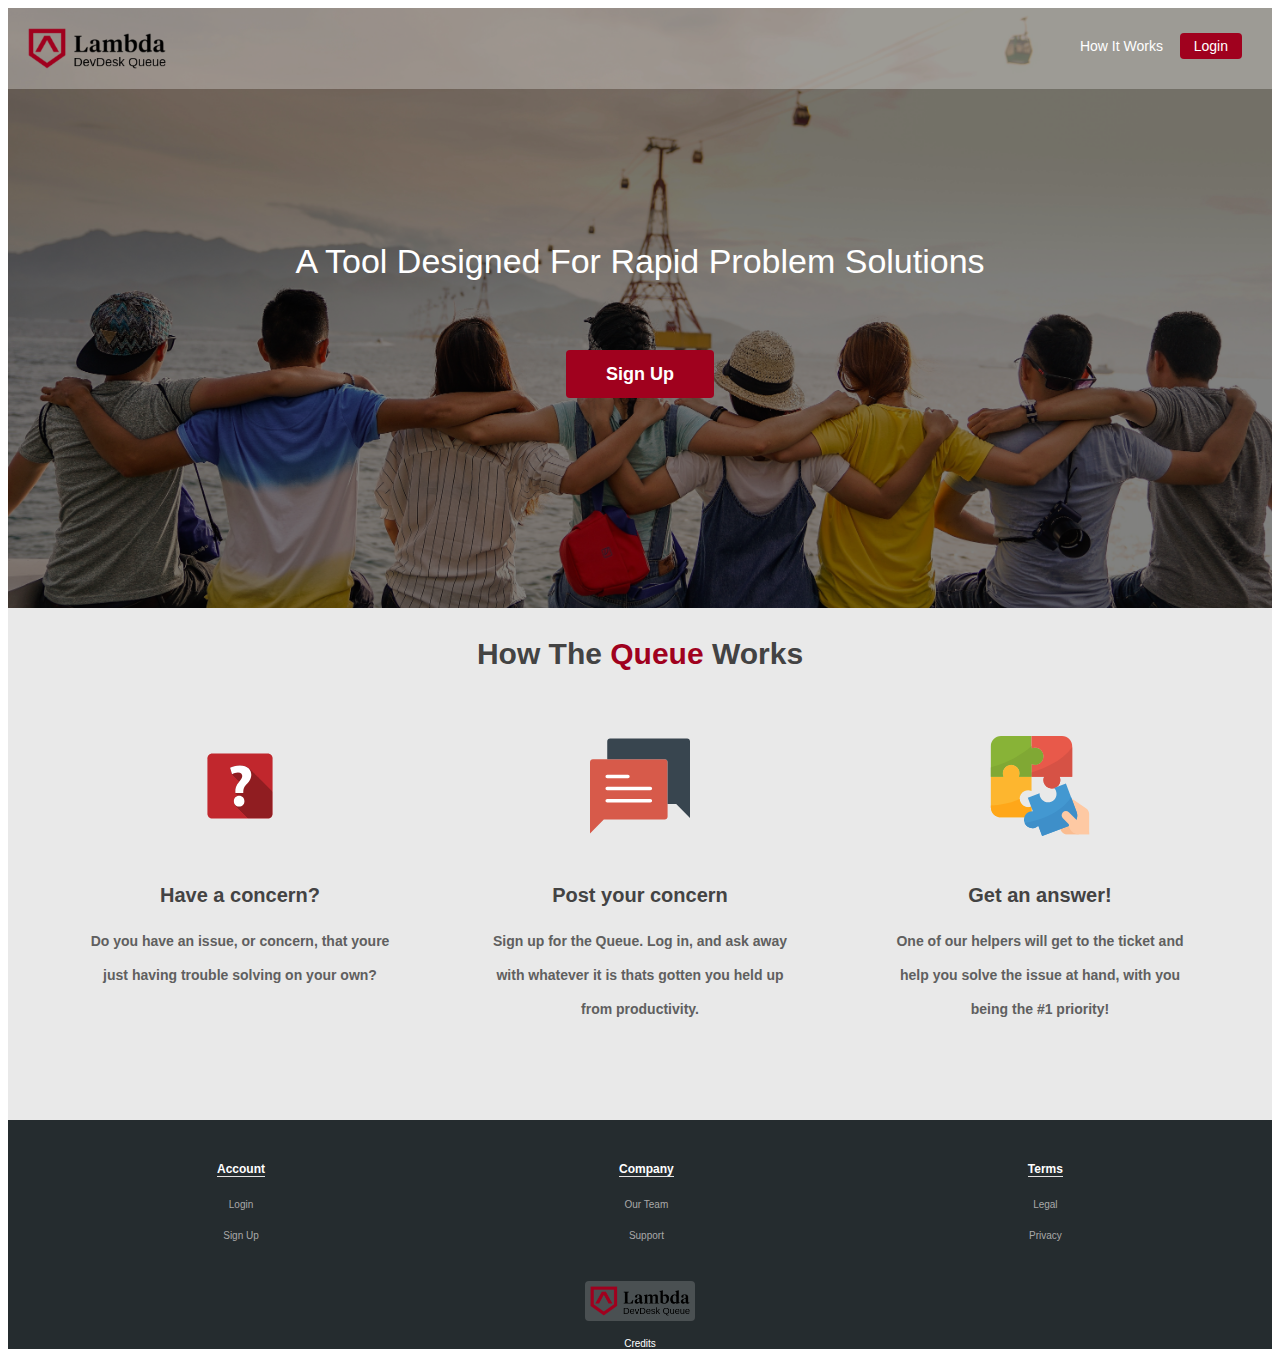
==== index.html @ d35f12b9 "Merge pull request #4 from devdesk-queue/bug-fixes" ====
<!DOCTYPE html>
<html lang="en">
  <head>
    <meta charset="UTF-8" />
    <meta name="viewport" content="width=device-width, initial-scale=1.0" />
    <meta http-equiv="X-UA-Compatible" content="ie=edge" />
    <title>Dev Desk Queue</title>
    <link rel="icon" href="/Images/favicon.ico">
    <link rel="stylesheet" type="text/css" href="CSS/index.css" />
    <script src="https://ajax.googleapis.com/ajax/libs/jquery/3.3.1/jquery.min.js"></script>
    <script src="/JavaScript/smoothScroll.js" async></script>
  </head>


  <body>
    <header>
      <div class="header-cont"><!-- Header container-->
        <nav>
          <img class = "logo" src="/Images/logo.png" /><!-- Left side of nav-->

          <div class="nav-link-cont"><!-- Right Side Of Nav-->
            <a href="#how">How It Works</a>
            <a class="btn" href="https://upbeat-wescoff-94ecaa.netlify.com/">Login</a>
          </div>
        </nav>

        <div class="signup-cont"> <!-- Signup container-->
          <h1>A Tool Designed For Rapid Problem Solutions</h1>
          <a href="https://upbeat-wescoff-94ecaa.netlify.com/" class="btn">Sign Up</a>
        </div>
      </div>
    </header>

    <section id="how"><!-- How the queue works-->

      <h2>How The <span class="que">Queue</span> Works</h2>

      <div class="card"> <!-- Card container-->
        <div><!-- A card-->
          <img
            src="/Images/iconfinder_Help_mark_query_question_support_talk_271504.svg"
          />
          <h2>Have a concern?</h2>
          <h3>
            Do you have an issue, or concern, that youre just having trouble
            solving on your own?
          </h3>
        </div>

        <div> <!-- A card-->
          <img src="/Images/chat.svg" />
          <h2>Post your concern</h2>
          <h3>
            Sign up for the Queue. Log in, and ask away with whatever it is
            thats gotten you held up from productivity.
          </h3>
        </div>

        <div><!-- A card-->
          <img src="/Images/jigsaw.svg" />
          <h2>Get an answer!</h2>
          <h3>
            One of our helpers will get to the ticket and help you solve the
            issue at hand, with you being the #1 priority!
          </h3>
        </div>
      </div>
    </section>


    <footer> <!-- Footer Links-->
      <div class="foot-link-cont">
        <div class="foot-group">
          <h3>Account</h3>
          <a href="https://upbeat-wescoff-94ecaa.netlify.com/">Login</a>
          <a href="https://upbeat-wescoff-94ecaa.netlify.com/">Sign Up</a>
        </div>
        <div class="foot-group">
          <h3>Company</h3>
          <a href="about.html">Our Team</a>
          <a href="#">Support</a>
        </div>
        <div class="foot-group">
          <h3>Terms</h3>
          <a href="#">Legal</a>
          <a href="#">Privacy</a>
        </div>
      </div>

      <img src="/Images/logo.png" /> <!-- Lambda Logo-->



      <!-- For the creator of the icons-->
      <div><a class = "clickerdoo" onclick="reveal()">Credits</a></div>
      <div class="rec">
        Icons made by<a
          href="https://www.flaticon.com/authors/smashicons"
          title="Smashicons"
        >
          Smashicons</a
        >,<a href="https://www.flaticon.com/authors/monkik" title="monkik">
          monkik
        </a>
        from
        <a href="https://www.flaticon.com/" title="Flaticon"
          >www.flaticon.com </a
        >is licensed by<a
          href="http://creativecommons.org/licenses/by/3.0/"
          title="Creative Commons BY 3.0"
          target="_blank"
        >
          CC 3.0 BY</a
        >
      </div>
    </footer>
  </body>
</html>
---- CSS/index.css ----
header nav .hiw {
  color: red;
}
.about-head {
  background-color: white;
  background-image: none;
  height: auto;
  background-color: #605f5f1a;
}
.about-cont {
  display: flex;
  justify-content: space-around;
  padding: 100px 0;
  flex-flow: row wrap;
}
.about-cont div {
  padding: 20px;
}
.about-cont div img {
  width: 200px;
  box-shadow: 5px 5px 10px -5px rgba(0, 0, 0, 0.24);
  border-radius: 4px;
}
.about-cont div h2 {
  font-size: 2.6rem;
}
.about-cont div p {
  font-size: 1.8rem;
}
.about-cont div i {
  font-size: 20px;
  color: #303030;
  transition: transform 0.2s ease-in-out;
}
.about-cont div i:hover {
  color: #a0011e;
  transform: scale(1.5);
}
footer {
  background-color: #252c2f;
  color: white;
  text-align: center;
}
footer img {
  width: 100px;
  padding: 5px;
  margin-bottom: 15px;
  background-color: rgba(255, 255, 255, 0.171);
  border-radius: 4px;
}
.foot-link-cont {
  display: flex;
  flex-flow: row wrap;
  justify-content: space-around;
  max-width: 1200px;
  margin: auto;
  padding: 30px 0;
}
.foot-link-cont .foot-group {
  display: flex;
  flex-flow: column;
}
.foot-link-cont .foot-group h3 {
  font-size: 1.2rem;
  border-bottom: 1px solid #e0e0e0;
}
.foot-link-cont .foot-group a {
  font-size: 1rem;
  padding: 10px 0;
  text-decoration: none;
  color: #a9a9a9;
}
.foot-link-cont .foot-group a:hover {
  color: white;
  text-decoration: underline;
}
.que {
  color: #a0011e;
}
.rec {
  display: none;
  text-align: center;
}
.rec a {
  text-decoration: none;
  color: grey;
}
.show {
  display: block;
}
section {
  background-color: #e9e9e9;
  color: #434343;
  text-align: center;
  padding: 4px 0px;
}
section h2 {
  font-size: 3rem;
  font-weight: bolder;
}
section .card {
  display: flex;
  flex-flow: row wrap;
  justify-content: space-around;
  max-width: 1200px;
  margin: auto;
}
section .card img {
  width: 100px;
  margin: 30px auto;
}
section .card h2 {
  font-size: 2rem;
  color: #434343;
}
section .card h3 {
  font-size: 1.4rem;
  line-height: 34px;
  color: #605f5f;
}
section .card div {
  width: 300px;
  border-radius: 4px;
  height: 400px;
  margin: 10px;
}
header {
  width: 100%;
  margin: auto;
  height: 600px;
  background-image: url("/Images/duy-pham-704498-unsplash.jpg");
  background-repeat: no-repeat;
  background-size: cover;
  background-position: 0;
}
header .header-cont {
  width: 100%;
  height: 100%;
  background-color: rgba(0, 0, 0, 0.493);
}
header .logo {
  max-width: 137.9px;
  max-height: 41.3px;
}
header nav {
  display: flex;
  flex-flow: row nowrap;
  justify-content: space-between;
  padding: 20px;
  background-color: #f6f6f652;
}
@media (max-width: 500px) {
  header nav {
    flex-flow: column;
    align-items: center;
  }
}
header .nav-link-cont {
  padding: 10px;
}
header .nav-link-cont a {
  font-size: 1.4rem;
  padding: 5px 14px;
  color: white;
  text-decoration: none;
}
header .nav-link-cont a:hover {
  text-decoration: underline;
}
@media (max-width: 500px) {
  header .nav-link-cont a:first-child {
    margin-bottom: 10px;
  }
}
@media (max-width: 500px) {
  header .nav-link-cont a {
    display: block;
    text-align: center;
  }
}
header .signup-cont {
  padding: 20px 0;
  text-align: center;
  margin: 50px 0;
}
header .signup-cont h1 {
  font-size: 3.4rem;
  font-weight: 300;
  padding: 60px 0;
  color: white;
}
header .signup-cont a {
  font-size: 1.8rem;
  padding: 14px 40px;
  font-weight: 700;
  text-decoration: none;
}
.btn {
  border-radius: 4px;
  background-color: #a0011e;
  color: white;
  transition: background-color 0.1s ease-in-out;
}
.btn:hover {
  background-color: #e4002a;
  cursor: pointer;
}
html {
  font-size: 62.5%;
  font-family: sans-serif;
  max-width: 1600px;
  margin: auto;
  padding: 0;
}
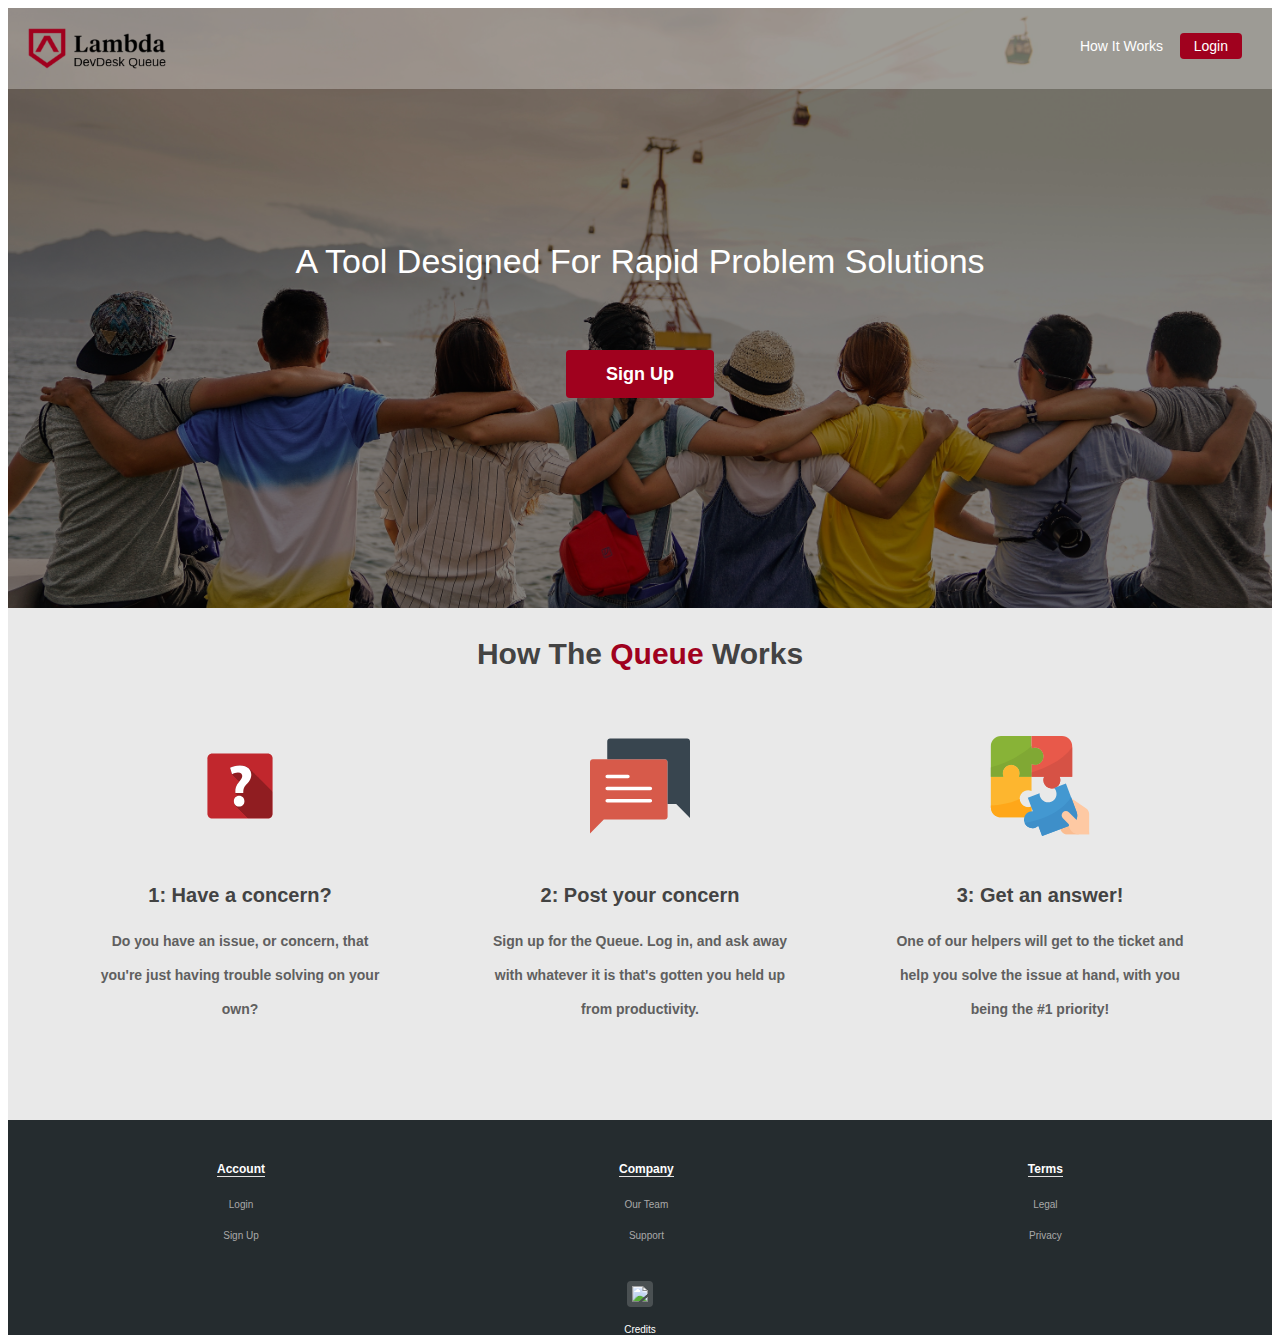
==== commit 9443f09e: "Clean file structure a bit" ====
--- a/index.html
+++ b/index.html
@@ -19,7 +19,7 @@
           <img class = "logo" src="/Images/logo.png" /><!-- Left side of nav-->
 
           <div class="nav-link-cont"><!-- Right Side Of Nav-->
-            <a href="#how">How It Works</a>
+            <a class = "hiw" href="#how">How It Works</a>
             <a class="btn" href="https://upbeat-wescoff-94ecaa.netlify.com/">Login</a>
           </div>
         </nav>
@@ -40,25 +40,25 @@
           <img
             src="/Images/iconfinder_Help_mark_query_question_support_talk_271504.svg"
           />
-          <h2>Have a concern?</h2>
+          <h2>1: Have a concern?</h2>
           <h3>
-            Do you have an issue, or concern, that youre just having trouble
+            Do you have an issue, or concern, that you're just having trouble
             solving on your own?
           </h3>
         </div>
 
         <div> <!-- A card-->
           <img src="/Images/chat.svg" />
-          <h2>Post your concern</h2>
+          <h2>2: Post your concern</h2>
           <h3>
             Sign up for the Queue. Log in, and ask away with whatever it is
-            thats gotten you held up from productivity.
+            that's gotten you held up from productivity.
           </h3>
         </div>
 
         <div><!-- A card-->
           <img src="/Images/jigsaw.svg" />
-          <h2>Get an answer!</h2>
+          <h2>3: Get an answer!</h2>
           <h3>
             One of our helpers will get to the ticket and help you solve the
             issue at hand, with you being the #1 priority!
@@ -77,17 +77,17 @@
         </div>
         <div class="foot-group">
           <h3>Company</h3>
-          <a href="about.html">Our Team</a>
-          <a href="#">Support</a>
+          <a href="/Pages/about.html">Our Team</a>
+          <a href="https://lambdaschool.com/faq/">Support</a>
         </div>
         <div class="foot-group">
           <h3>Terms</h3>
-          <a href="#">Legal</a>
-          <a href="#">Privacy</a>
+          <a href="/Pages/legal.html">Legal</a>
+          <a href="/Pages/privacy.html">Privacy</a>
         </div>
       </div>
 
-      <img src="/Images/logo.png" /> <!-- Lambda Logo-->
+      <img src="/Images/lambda-foot.svg" /> <!-- Lambda Logo-->
 
 
 
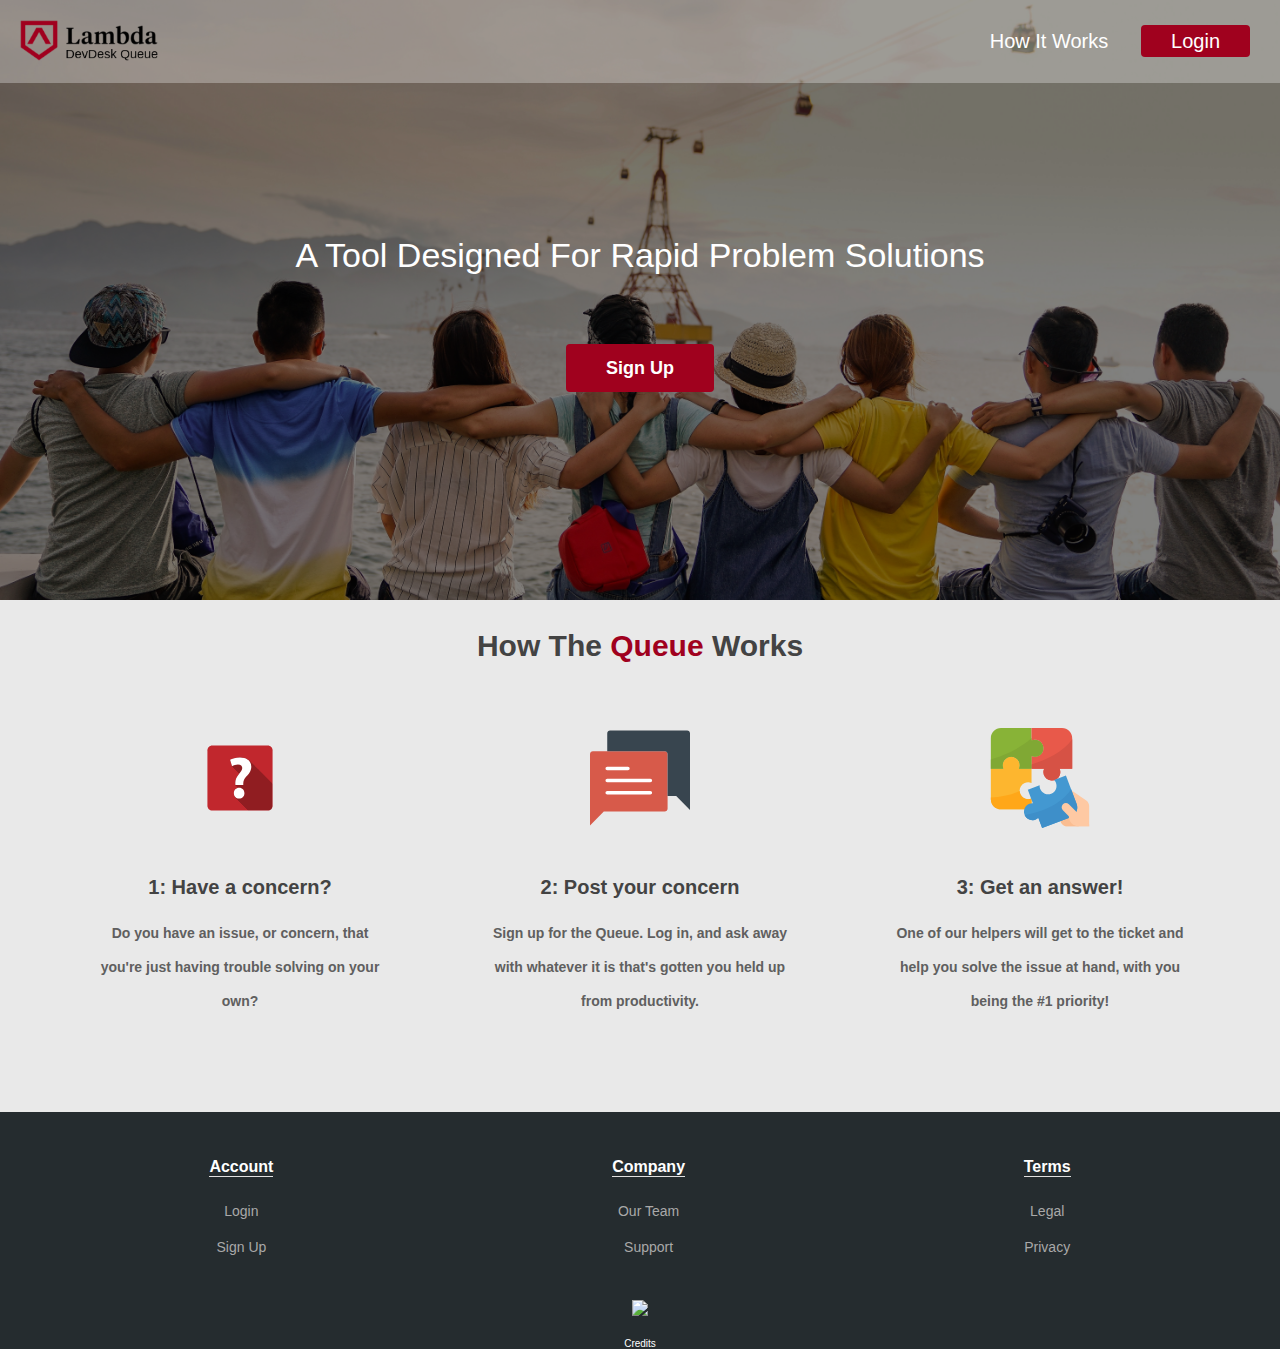
==== commit 5a13122c: "Add twitter handle and various fixes" ====
--- a/index.html
+++ b/index.html
@@ -4,7 +4,7 @@
     <meta charset="UTF-8" />
     <meta name="viewport" content="width=device-width, initial-scale=1.0" />
     <meta http-equiv="X-UA-Compatible" content="ie=edge" />
-    <title>Dev Desk Queue</title>
+    <title>Dev Desk Queue - Home</title>
     <link rel="icon" href="/Images/favicon.ico">
     <link rel="stylesheet" type="text/css" href="CSS/index.css" />
     <script src="https://ajax.googleapis.com/ajax/libs/jquery/3.3.1/jquery.min.js"></script>
@@ -78,7 +78,7 @@
         <div class="foot-group">
           <h3>Company</h3>
           <a href="/Pages/about.html">Our Team</a>
-          <a href="https://lambdaschool.com/faq/">Support</a>
+          <a href="https://lambdaschool.com/faq/" target="_blank">Support</a>
         </div>
         <div class="foot-group">
           <h3>Terms</h3>
--- a/CSS/index.css
+++ b/CSS/index.css
@@ -27,14 +27,20 @@
 .about-cont div p {
   font-size: 1.8rem;
 }
-.about-cont div i {
+.about-cont div .gh,
+.about-cont div .tw {
   font-size: 20px;
   color: #303030;
   transition: transform 0.2s ease-in-out;
-}
-.about-cont div i:hover {
+  margin: 0 10px;
+}
+.about-cont div .gh:hover,
+.about-cont div .tw:hover {
   color: #a0011e;
   transform: scale(1.5);
+}
+.about-cont div .tw:hover {
+  color: #1da1f2;
 }
 footer {
   background-color: #252c2f;
@@ -45,7 +51,6 @@
   width: 100px;
   padding: 5px;
   margin-bottom: 15px;
-  background-color: rgba(255, 255, 255, 0.171);
   border-radius: 4px;
 }
 .foot-link-cont {
@@ -56,16 +61,21 @@
   margin: auto;
   padding: 30px 0;
 }
+@media (max-width: 515px) {
+  .foot-link-cont {
+    flex-flow: column;
+  }
+}
 .foot-link-cont .foot-group {
   display: flex;
   flex-flow: column;
 }
 .foot-link-cont .foot-group h3 {
-  font-size: 1.2rem;
+  font-size: 1.6rem;
   border-bottom: 1px solid #e0e0e0;
 }
 .foot-link-cont .foot-group a {
-  font-size: 1rem;
+  font-size: 1.4rem;
   padding: 10px 0;
   text-decoration: none;
   color: #a9a9a9;
@@ -149,7 +159,7 @@
   padding: 20px;
   background-color: #f6f6f652;
 }
-@media (max-width: 500px) {
+@media (max-width: 515px) {
   header nav {
     flex-flow: column;
     align-items: center;
@@ -158,21 +168,21 @@
 header .nav-link-cont {
   padding: 10px;
 }
+header .nav-link-cont .hiw:hover {
+  text-decoration: underline;
+}
 header .nav-link-cont a {
-  font-size: 1.4rem;
-  padding: 5px 14px;
+  font-size: 2rem;
+  padding: 5px 30px;
   color: white;
   text-decoration: none;
 }
-header .nav-link-cont a:hover {
-  text-decoration: underline;
-}
-@media (max-width: 500px) {
+@media (max-width: 515px) {
   header .nav-link-cont a:first-child {
     margin-bottom: 10px;
   }
 }
-@media (max-width: 500px) {
+@media (max-width: 515px) {
   header .nav-link-cont a {
     display: block;
     text-align: center;
@@ -205,10 +215,95 @@
   background-color: #e4002a;
   cursor: pointer;
 }
+.legal-cont {
+  padding: 50px;
+  text-align: left;
+}
+.legal-cont div {
+  max-width: 500px;
+  margin: auto;
+}
+.legal-cont div h1 {
+  font-size: 3rem;
+  font-weight: 100;
+}
+.legal-cont div h2 {
+  font-size: 2.4rem;
+  font-weight: 200;
+}
+.legal-cont div h3,
+.legal-cont div strong,
+.legal-cont div p {
+  font-size: 1.6rem;
+  line-height: 2.6rem;
+}
+.privacy-cont {
+  padding: 50px;
+  text-align: left;
+}
+@media (max-width: 515px) {
+  .privacy-cont {
+    padding: 5px;
+    text-align: center;
+  }
+}
+.privacy-cont div {
+  max-width: 500px;
+  margin: auto;
+}
+.privacy-cont div h1 {
+  font-size: 3rem;
+  font-weight: 100;
+}
+.privacy-cont div h2 {
+  font-size: 2.4rem;
+  font-weight: 200;
+}
+@media (max-width: 515px) {
+  .privacy-cont div h2 {
+    border-bottom: 1px solid grey;
+  }
+}
+@media (max-width: 515px) {
+  .privacy-cont div h3::before {
+    content: "# ";
+  }
+}
+@media (max-width: 515px) {
+  .privacy-cont div h4::before {
+    content: "- ";
+  }
+}
+@media (max-width: 515px) {
+  .privacy-cont div li {
+    text-align: left;
+  }
+}
+@media (max-width: 515px) {
+  .privacy-cont div p {
+    text-align: left;
+    padding: 0 14px;
+  }
+}
+.privacy-cont div strong {
+  font-weight: 700;
+}
+.privacy-cont div h3,
+.privacy-cont div strong,
+.privacy-cont div p,
+.privacy-cont div li,
+.privacy-cont div h4 {
+  font-size: 1.6rem;
+  line-height: 2.6rem;
+}
 html {
   font-size: 62.5%;
-  font-family: sans-serif;
+  font-family: Arial, Helvetica, sans-serif;
   max-width: 1600px;
   margin: auto;
   padding: 0;
 }
+body {
+  margin: 0;
+  padding: 0;
+}
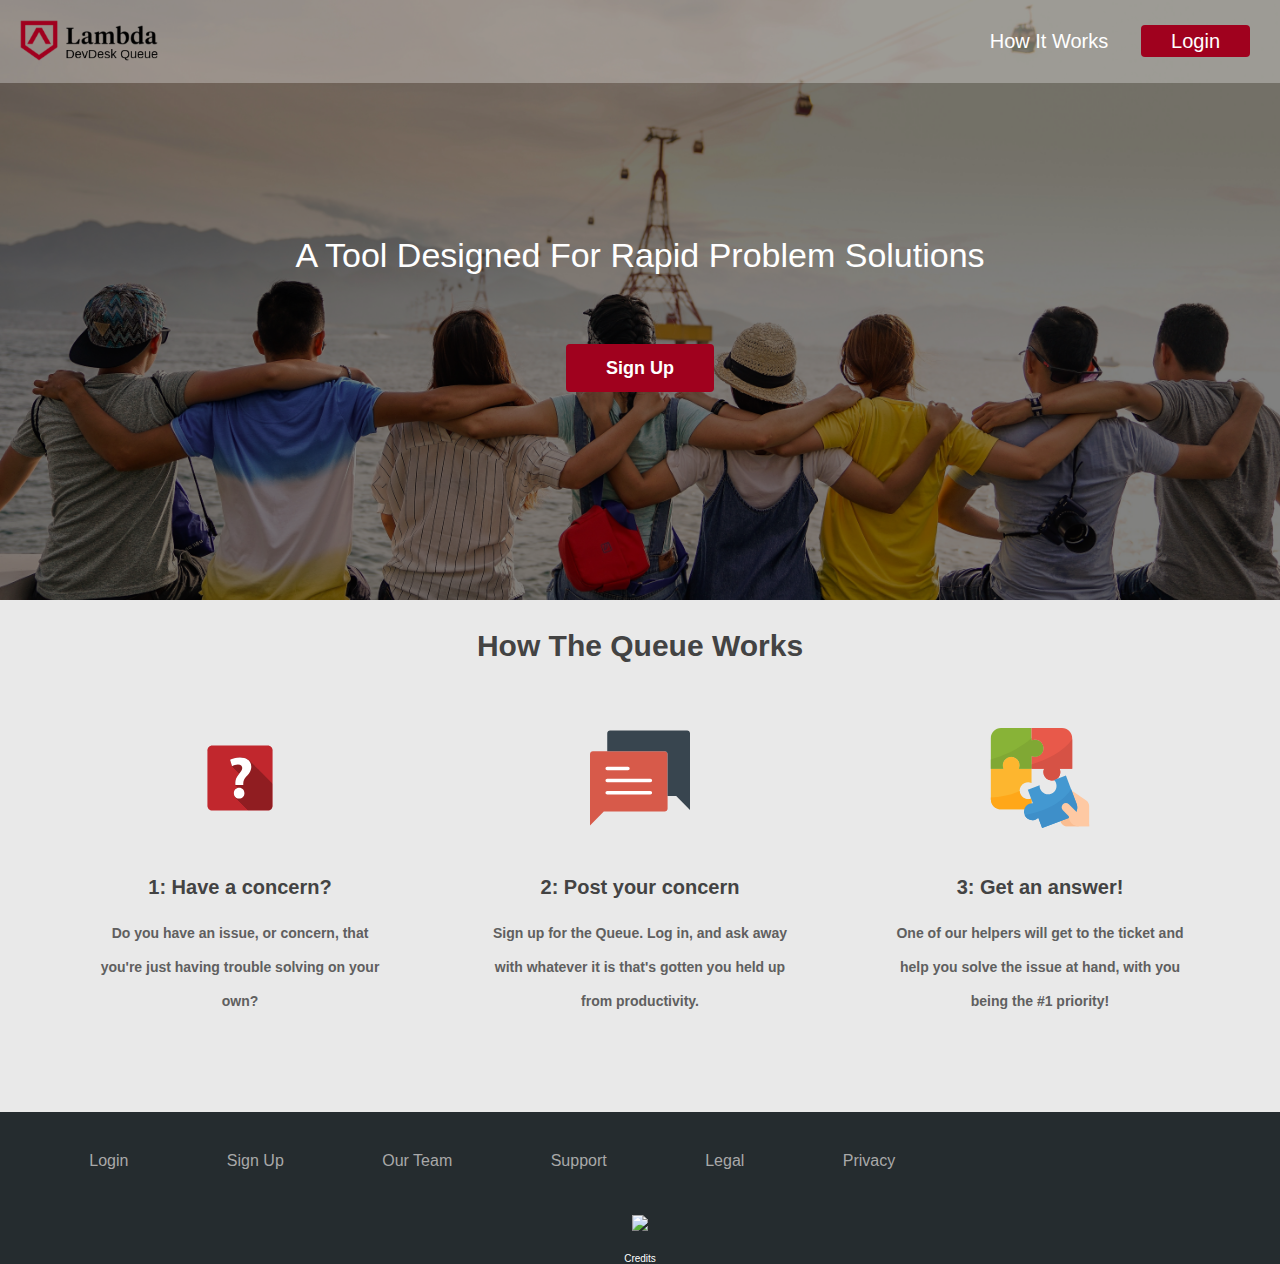
==== commit 20a309ae: "Change footer link layout" ====
--- a/index.html
+++ b/index.html
@@ -7,6 +7,7 @@
     <title>Dev Desk Queue - Home</title>
     <link rel="icon" href="/Images/favicon.ico">
     <link rel="stylesheet" type="text/css" href="CSS/index.css" />
+    <link rel="stylesheet" href="https://use.fontawesome.com/releases/v5.8.1/css/all.css" integrity="sha384-50oBUHEmvpQ+1lW4y57PTFmhCaXp0ML5d60M1M7uH2+nqUivzIebhndOJK28anvf" crossorigin="anonymous"/>
     <script src="https://ajax.googleapis.com/ajax/libs/jquery/3.3.1/jquery.min.js"></script>
     <script src="/JavaScript/smoothScroll.js" async></script>
   </head>
@@ -70,21 +71,15 @@
 
     <footer> <!-- Footer Links-->
       <div class="foot-link-cont">
-        <div class="foot-group">
-          <h3>Account</h3>
           <a href="https://upbeat-wescoff-94ecaa.netlify.com/">Login</a>
           <a href="https://upbeat-wescoff-94ecaa.netlify.com/">Sign Up</a>
-        </div>
-        <div class="foot-group">
-          <h3>Company</h3>
           <a href="/Pages/about.html">Our Team</a>
           <a href="https://lambdaschool.com/faq/" target="_blank">Support</a>
-        </div>
-        <div class="foot-group">
-          <h3>Terms</h3>
           <a href="/Pages/legal.html">Legal</a>
           <a href="/Pages/privacy.html">Privacy</a>
-        </div>
+              <a href="https://twitter.com/lambdaschool" target="_blank"><i class="fab fa-twitter"></i></a>
+              <a href="https://www.facebook.com/LambdaSchoolOnline/" target="_blank"><i class="fab fa-facebook-square"></i></a>
+              <a href="https://github.com/LambdaSchool" target="_blank"><i class="fab fa-github"></i></a>
       </div>
 
       <img src="/Images/lambda-foot.svg" /> <!-- Lambda Logo-->
--- a/CSS/index.css
+++ b/CSS/index.css
@@ -66,26 +66,15 @@
     flex-flow: column;
   }
 }
-.foot-link-cont .foot-group {
-  display: flex;
-  flex-flow: column;
-}
-.foot-link-cont .foot-group h3 {
+.foot-link-cont a {
   font-size: 1.6rem;
-  border-bottom: 1px solid #e0e0e0;
-}
-.foot-link-cont .foot-group a {
-  font-size: 1.4rem;
   padding: 10px 0;
   text-decoration: none;
   color: #a9a9a9;
 }
-.foot-link-cont .foot-group a:hover {
+.foot-link-cont a:hover {
   color: white;
   text-decoration: underline;
-}
-.que {
-  color: #a0011e;
 }
 .rec {
   display: none;
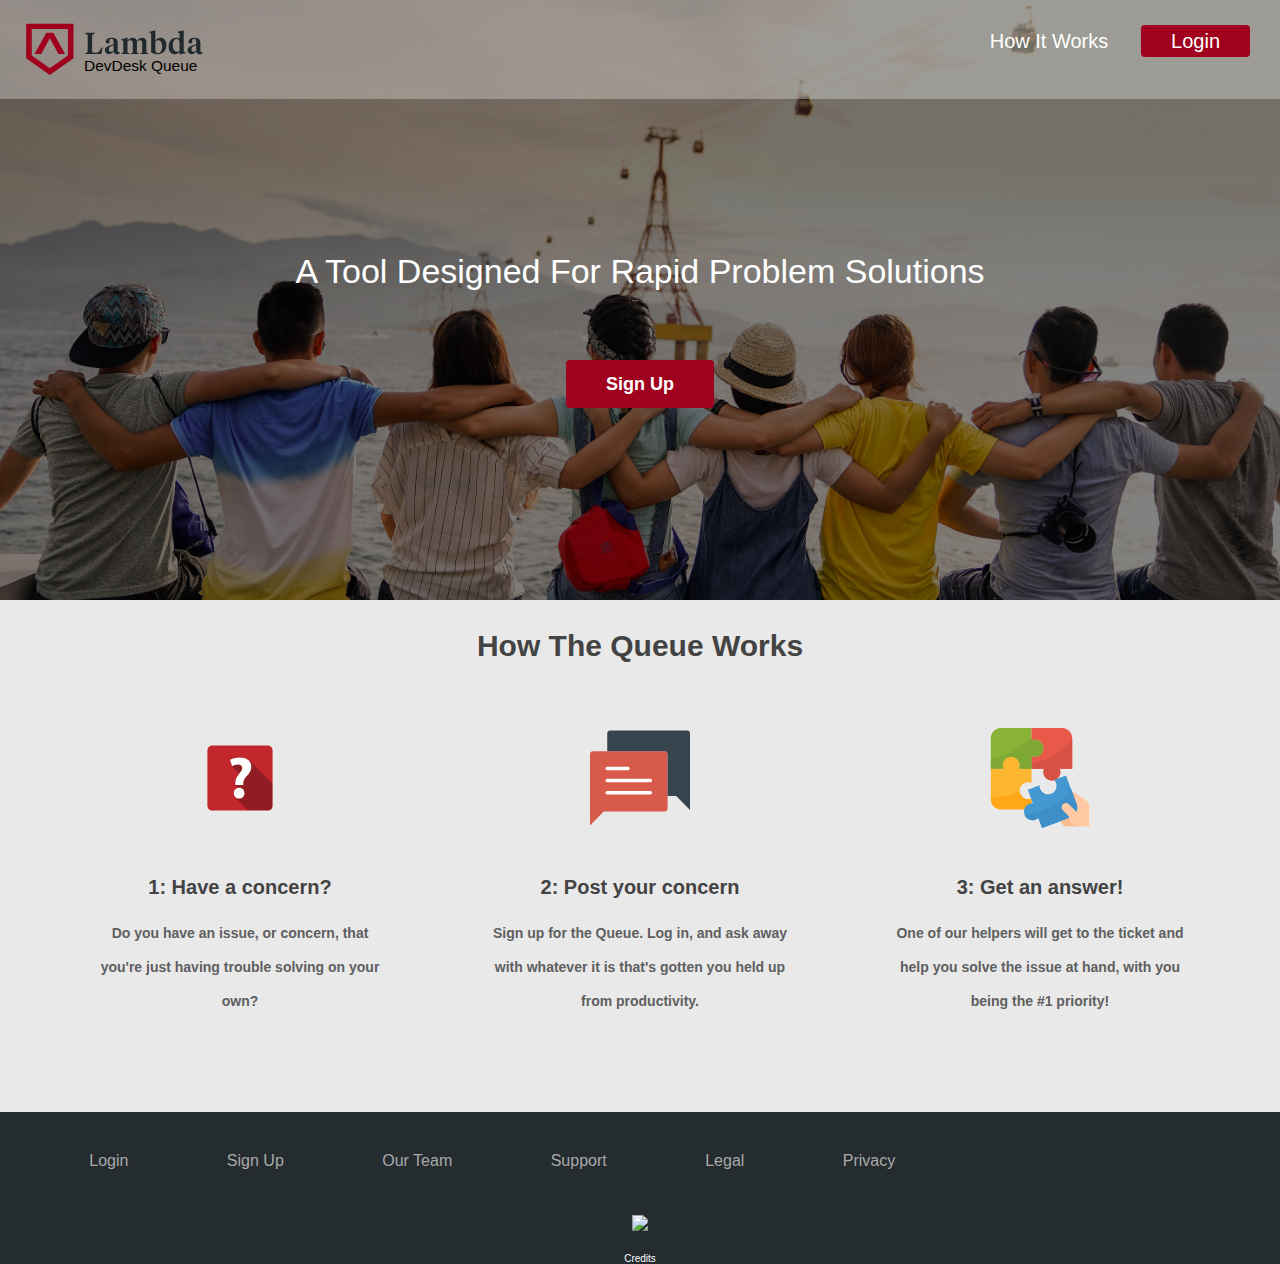
==== commit 84cc6945: "Update Lambda Logo" ====
--- a/index.html
+++ b/index.html
@@ -17,7 +17,7 @@
     <header>
       <div class="header-cont"><!-- Header container-->
         <nav>
-          <img class = "logo" src="/Images/logo.png" /><!-- Left side of nav-->
+          <img class = "logo" src="/Images/Lambda-logo.svg" /><!-- Left side of nav-->
 
           <div class="nav-link-cont"><!-- Right Side Of Nav-->
             <a class = "hiw" href="#how">How It Works</a>
@@ -77,37 +77,20 @@
           <a href="https://lambdaschool.com/faq/" target="_blank">Support</a>
           <a href="/Pages/legal.html">Legal</a>
           <a href="/Pages/privacy.html">Privacy</a>
-              <a href="https://twitter.com/lambdaschool" target="_blank"><i class="fab fa-twitter"></i></a>
-              <a href="https://www.facebook.com/LambdaSchoolOnline/" target="_blank"><i class="fab fa-facebook-square"></i></a>
-              <a href="https://github.com/LambdaSchool" target="_blank"><i class="fab fa-github"></i></a>
+          <a href="https://twitter.com/lambdaschool" target="_blank"><i class="fab fa-twitter"></i></a>
+          <a href="https://www.facebook.com/LambdaSchoolOnline/" target="_blank"><i class="fab fa-facebook-square"></i></a>
+          <a href="https://github.com/LambdaSchool" target="_blank"><i class="fab fa-github"></i></a>
       </div>
 
-      <img src="/Images/lambda-foot.svg" /> <!-- Lambda Logo-->
-
-
+      <a href="https://lambdaschool.com/" target="_blank"><img src="/Images/lambda-foot.svg" /></a> <!-- Lambda Logo-->
 
       <!-- For the creator of the icons-->
       <div><a class = "clickerdoo" onclick="reveal()">Credits</a></div>
-      <div class="rec">
-        Icons made by<a
-          href="https://www.flaticon.com/authors/smashicons"
-          title="Smashicons"
-        >
-          Smashicons</a
-        >,<a href="https://www.flaticon.com/authors/monkik" title="monkik">
-          monkik
-        </a>
+      <div class="rec"> Icons made by<a href="https://www.flaticon.com/authors/smashicons"title="Smashicons">Smashicons</a>,<a href="https://www.flaticon.com/authors/monkik" title="monkik">monkik</a>
         from
-        <a href="https://www.flaticon.com/" title="Flaticon"
-          >www.flaticon.com </a
-        >is licensed by<a
-          href="http://creativecommons.org/licenses/by/3.0/"
-          title="Creative Commons BY 3.0"
-          target="_blank"
-        >
-          CC 3.0 BY</a
-        >
+        <a href="https://www.flaticon.com/" title="Flaticon">www.flaticon.com </a >is licensed by<a href="http://creativecommons.org/licenses/by/3.0/" title="Creative Commons BY 3.0"target="_blank" >CC 3.0 BY</a >
       </div>
+      
     </footer>
   </body>
 </html>
--- a/CSS/index.css
+++ b/CSS/index.css
@@ -138,8 +138,8 @@
   background-color: rgba(0, 0, 0, 0.493);
 }
 header .logo {
-  max-width: 137.9px;
-  max-height: 41.3px;
+  max-width: 197px ;
+  max-height: 59px ;
 }
 header nav {
   display: flex;
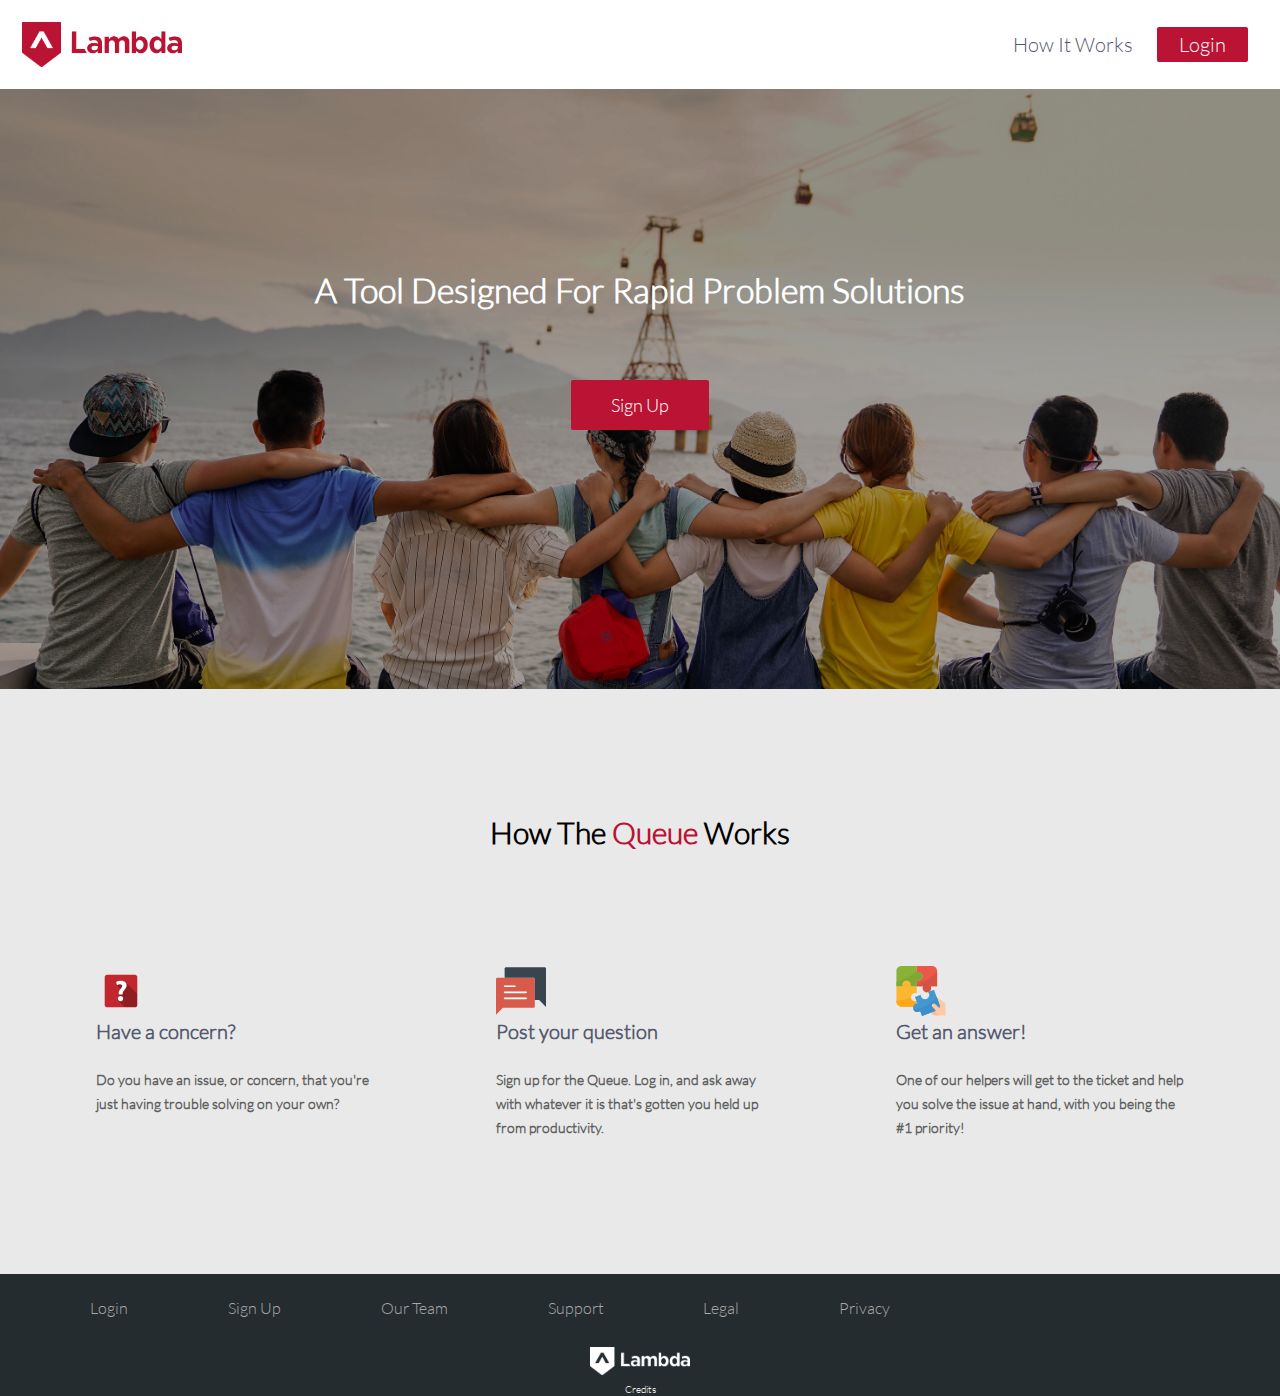
==== commit 024326e3: "Update to new Lambda StyleGuide" ====
--- a/index.html
+++ b/index.html
@@ -5,7 +5,7 @@
     <meta name="viewport" content="width=device-width, initial-scale=1.0" />
     <meta http-equiv="X-UA-Compatible" content="ie=edge" />
     <title>Dev Desk Queue - Home</title>
-    <link rel="icon" href="/Images/favicon.ico">
+    <link rel="icon" href="/Images/favicon.png">
     <link rel="stylesheet" type="text/css" href="CSS/index.css" />
     <link rel="stylesheet" href="https://use.fontawesome.com/releases/v5.8.1/css/all.css" integrity="sha384-50oBUHEmvpQ+1lW4y57PTFmhCaXp0ML5d60M1M7uH2+nqUivzIebhndOJK28anvf" crossorigin="anonymous"/>
     <script src="https://ajax.googleapis.com/ajax/libs/jquery/3.3.1/jquery.min.js"></script>
@@ -14,16 +14,17 @@
 
 
   <body>
-    <header>
-      <div class="header-cont"><!-- Header container-->
-        <nav>
-          <img class = "logo" src="/Images/Lambda-logo.svg" /><!-- Left side of nav-->
+      <nav>
+          <img class = "logo" src="/Images/Lambda_Logo.png" /><!-- Left side of nav-->
 
           <div class="nav-link-cont"><!-- Right Side Of Nav-->
             <a class = "hiw" href="#how">How It Works</a>
             <a class="btn" href="https://upbeat-wescoff-94ecaa.netlify.com/">Login</a>
           </div>
         </nav>
+    <header>
+      <div class="header-cont"><!-- Header container-->
+        
 
         <div class="signup-cont"> <!-- Signup container-->
           <h1>A Tool Designed For Rapid Problem Solutions</h1>
@@ -34,14 +35,14 @@
 
     <section id="how"><!-- How the queue works-->
 
-      <h2>How The <span class="que">Queue</span> Works</h2>
+      <h2 class="htqw">How The <span class="que">Queue</span> Works</h2>
 
       <div class="card"> <!-- Card container-->
         <div><!-- A card-->
           <img
             src="/Images/iconfinder_Help_mark_query_question_support_talk_271504.svg"
           />
-          <h2>1: Have a concern?</h2>
+          <h2>Have a concern?</h2>
           <h3>
             Do you have an issue, or concern, that you're just having trouble
             solving on your own?
@@ -50,7 +51,7 @@
 
         <div> <!-- A card-->
           <img src="/Images/chat.svg" />
-          <h2>2: Post your concern</h2>
+          <h2>Post your question</h2>
           <h3>
             Sign up for the Queue. Log in, and ask away with whatever it is
             that's gotten you held up from productivity.
@@ -59,12 +60,14 @@
 
         <div><!-- A card-->
           <img src="/Images/jigsaw.svg" />
-          <h2>3: Get an answer!</h2>
+          <h2>Get an answer!</h2>
           <h3>
             One of our helpers will get to the ticket and help you solve the
             issue at hand, with you being the #1 priority!
           </h3>
         </div>
+      </div>
+      <div>
       </div>
     </section>
 
@@ -82,7 +85,7 @@
           <a href="https://github.com/LambdaSchool" target="_blank"><i class="fab fa-github"></i></a>
       </div>
 
-      <a href="https://lambdaschool.com/" target="_blank"><img src="/Images/lambda-foot.svg" /></a> <!-- Lambda Logo-->
+      <a href="https://lambdaschool.com/" target="_blank"><img src="/Images/Lambda_Logo_white.png" /></a> <!-- Lambda Logo-->
 
       <!-- For the creator of the icons-->
       <div><a class = "clickerdoo" onclick="reveal()">Credits</a></div>
--- a/CSS/index.css
+++ b/CSS/index.css
@@ -15,32 +15,36 @@
 }
 .about-cont div {
   padding: 20px;
+  border-bottom: #08addd 2px solid;
+  margin: 16px 10px;
 }
 .about-cont div img {
-  width: 200px;
-  box-shadow: 5px 5px 10px -5px rgba(0, 0, 0, 0.24);
-  border-radius: 4px;
+  width: 160px;
+  border-radius: 50%;
 }
 .about-cont div h2 {
   font-size: 2.6rem;
+  color: #494949;
 }
 .about-cont div p {
   font-size: 1.8rem;
+  color: #55596d;
+  font-weight: bold;
 }
 .about-cont div .gh,
 .about-cont div .tw {
   font-size: 20px;
-  color: #303030;
+  color: #55596d;
   transition: transform 0.2s ease-in-out;
   margin: 0 10px;
 }
 .about-cont div .gh:hover,
 .about-cont div .tw:hover {
-  color: #a0011e;
+  color: #bb1333;
   transform: scale(1.5);
 }
 .about-cont div .tw:hover {
-  color: #1da1f2;
+  color: #08addd;
 }
 footer {
   background-color: #252c2f;
@@ -50,7 +54,6 @@
 footer img {
   width: 100px;
   padding: 5px;
-  margin-bottom: 15px;
   border-radius: 4px;
 }
 .foot-link-cont {
@@ -59,7 +62,7 @@
   justify-content: space-around;
   max-width: 1200px;
   margin: auto;
-  padding: 30px 0;
+  padding: 14px 0;
 }
 @media (max-width: 515px) {
   .foot-link-cont {
@@ -89,9 +92,14 @@
 }
 section {
   background-color: #e9e9e9;
-  color: #434343;
   text-align: center;
-  padding: 4px 0px;
+  padding: 100px 20px;
+}
+section .htqw {
+  padding-bottom: 70px;
+}
+section .htqw span {
+  color: #bb1333;
 }
 section h2 {
   font-size: 3rem;
@@ -104,24 +112,30 @@
   max-width: 1200px;
   margin: auto;
 }
+@media (max-width: 1000px) {
+  section .card {
+    flex-flow: column;
+    align-items: center;
+  }
+}
 section .card img {
-  width: 100px;
-  margin: 30px auto;
+  width: 50px;
+  margin: 0;
 }
 section .card h2 {
   font-size: 2rem;
-  color: #434343;
+  margin: 0 0 24px 0;
+  color: #55596d;
 }
 section .card h3 {
   font-size: 1.4rem;
-  line-height: 34px;
+  line-height: 24px;
   color: #605f5f;
 }
 section .card div {
-  width: 300px;
-  border-radius: 4px;
-  height: 400px;
-  margin: 10px;
+  width: 288px;
+  margin: 20px 10px;
+  text-align: left;
 }
 header {
   width: 100%;
@@ -135,73 +149,77 @@
 header .header-cont {
   width: 100%;
   height: 100%;
-  background-color: rgba(0, 0, 0, 0.493);
-}
-header .logo {
-  max-width: 197px ;
-  max-height: 59px ;
-}
-header nav {
+  background-color: rgba(0, 0, 0, 0.37);
+}
+header .signup-cont {
+  padding: 20px 0;
+  text-align: center;
+  margin: 0;
+}
+header .signup-cont h1 {
+  font-size: 3.4rem;
+  font-weight: bold;
+  padding: 60px 0;
+  color: #ffffff;
+  margin-top: 100px;
+}
+header .signup-cont a {
+  font-size: 1.8rem;
+  padding: 14px 40px;
+  font-weight: 100;
+  text-decoration: none;
+}
+.logo {
+  width: 160px;
+  height: 44.64px;
+}
+nav {
   display: flex;
   flex-flow: row nowrap;
   justify-content: space-between;
-  padding: 20px;
-  background-color: #f6f6f652;
-}
-@media (max-width: 515px) {
-  header nav {
+  padding: 22px;
+  background-color: #ffffff;
+}
+@media (max-width: 515px) {
+  nav {
     flex-flow: column;
     align-items: center;
   }
 }
-header .nav-link-cont {
+.nav-link-cont {
   padding: 10px;
 }
-header .nav-link-cont .hiw:hover {
+.nav-link-cont .hiw {
+  color: #55596d;
+}
+.nav-link-cont .hiw:hover {
   text-decoration: underline;
 }
-header .nav-link-cont a {
+.nav-link-cont a {
   font-size: 2rem;
-  padding: 5px 30px;
-  color: white;
+  padding: 5px 22px;
+  color: #ffffff;
   text-decoration: none;
 }
 @media (max-width: 515px) {
-  header .nav-link-cont a:first-child {
+  .nav-link-cont a:first-child {
     margin-bottom: 10px;
   }
 }
 @media (max-width: 515px) {
-  header .nav-link-cont a {
+  .nav-link-cont a {
     display: block;
     text-align: center;
   }
 }
-header .signup-cont {
-  padding: 20px 0;
-  text-align: center;
-  margin: 50px 0;
-}
-header .signup-cont h1 {
-  font-size: 3.4rem;
-  font-weight: 300;
-  padding: 60px 0;
-  color: white;
-}
-header .signup-cont a {
-  font-size: 1.8rem;
-  padding: 14px 40px;
-  font-weight: 700;
-  text-decoration: none;
-}
 .btn {
-  border-radius: 4px;
-  background-color: #a0011e;
-  color: white;
+  border-radius: 2px;
+  background-color: #bb1333;
+  color: #ffffff;
   transition: background-color 0.1s ease-in-out;
 }
 .btn:hover {
-  background-color: #e4002a;
+  background-color: #df173c;
   cursor: pointer;
 }
 .legal-cont {
@@ -250,7 +268,7 @@
 }
 @media (max-width: 515px) {
   .privacy-cont div h2 {
-    border-bottom: 1px solid grey;
+    border-bottom: 1px solid #55596d;
   }
 }
 @media (max-width: 515px) {
@@ -285,9 +303,13 @@
   font-size: 1.6rem;
   line-height: 2.6rem;
 }
+@font-face {
+  font-family: "Lato";
+  src: url(/Fonts/Lato-Light.ttf);
+}
 html {
   font-size: 62.5%;
-  font-family: Arial, Helvetica, sans-serif;
+  font-family: 'Lato', Arial, Helvetica, sans-serif;
   max-width: 1600px;
   margin: auto;
   padding: 0;
